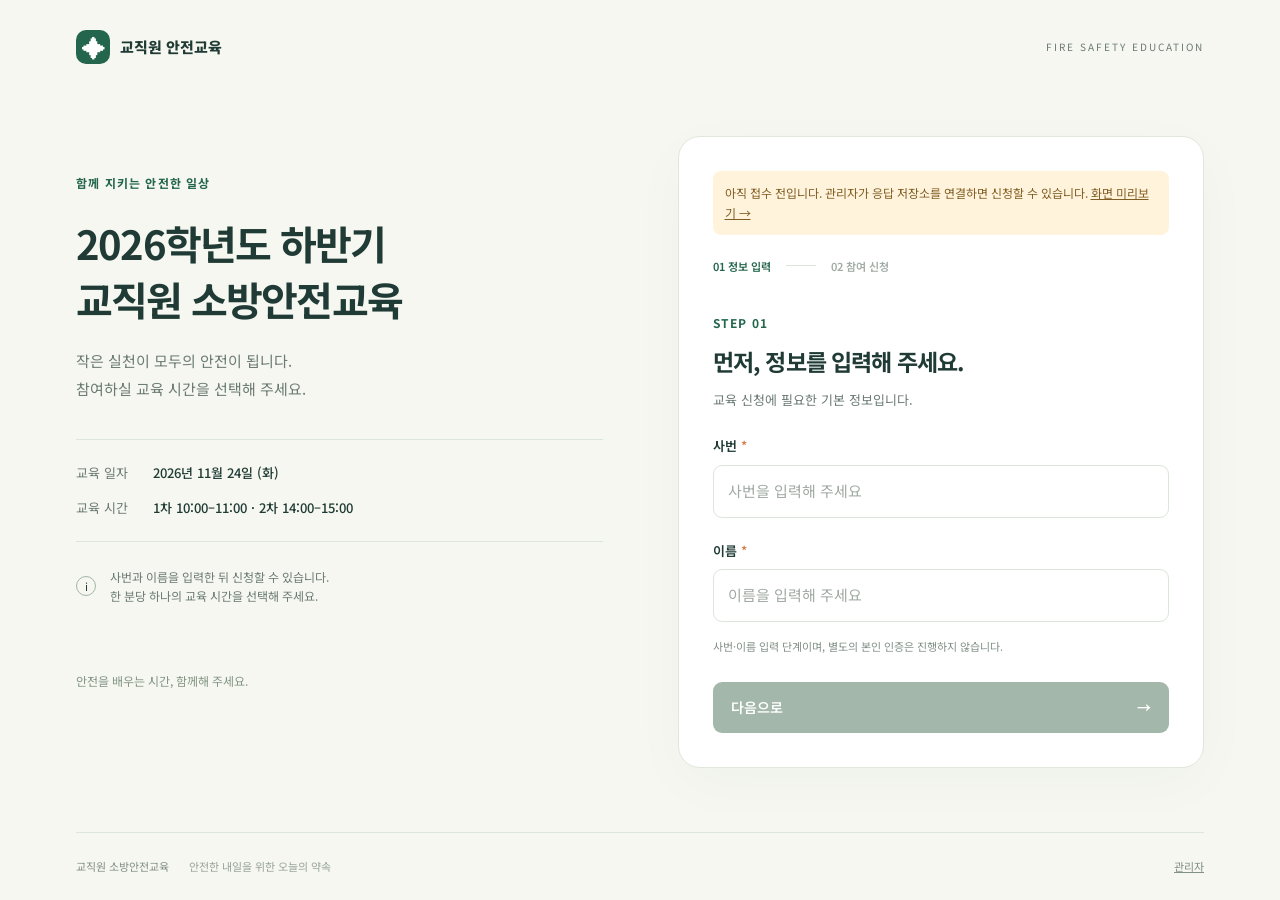
==== site/index.html @ 96eca1f7 "Add reusable fire safety registration page and Excel export" ====
<!doctype html>
<html lang="ko"><head><meta charset="utf-8"><meta name="viewport" content="width=device-width,initial-scale=1"><meta name="referrer" content="no-referrer"><title>교직원 소방안전교육 · 참여 신청</title><link rel="stylesheet" href="style.css"><script src="config.js" defer></script><script src="app.js" defer></script></head>
<body><header class="top"><a class="brand" href="./"><span class="mark">✦</span> 교직원 안전교육</a><span class="top-label">FIRE SAFETY EDUCATION</span></header>
<main class="layout"><section class="intro"><span class="eyebrow">함께 지키는 안전한 일상</span><h1 id="title">2026학년도 하반기<br>교직원 소방안전교육</h1><p class="lead">작은 실천이 모두의 안전이 됩니다.<br>참여하실 교육 시간을 선택해 주세요.</p><div class="event-meta"><div><span>교육 일자</span><strong id="date">2026년 11월 24일 (화)</strong></div><div><span>교육 시간</span><strong id="times">1차 10:00–11:00 · 2차 14:00–15:00</strong></div></div><div class="notice"><span class="notice-icon">i</span><p>사번과 이름을 입력한 뒤 신청할 수 있습니다.<br>한 분당 하나의 교육 시간을 선택해 주세요.</p></div><div class="intro-bottom">안전을 배우는 시간, 함께해 주세요.</div></section>
<section class="card" aria-label="교육 신청"><div id="banner" class="banner" hidden></div><div class="steps" id="steps"><span class="active" id="step1">01 정보 입력</span><i></i><span id="step2">02 참여 신청</span></div>
<form id="identity"><span class="eyebrow">STEP 01</span><h2>먼저, 정보를 입력해 주세요.</h2><p class="muted">교육 신청에 필요한 기본 정보입니다.</p><label for="employee">사번 <b>*</b></label><input id="employee" name="employee" required maxlength="30" autocomplete="off" placeholder="사번을 입력해 주세요"><label for="name">이름 <b>*</b></label><input id="name" name="name" required maxlength="50" autocomplete="name" placeholder="이름을 입력해 주세요"><p class="hint">사번·이름 입력 단계이며, 별도의 본인 인증은 진행하지 않습니다.</p><button class="primary" id="enter" type="submit" disabled>다음으로 <span>→</span></button></form>
<form id="registration" hidden><span class="eyebrow">STEP 02</span><h2><span id="greeting"></span>님, 반갑습니다.</h2><p class="muted">소속과 참여할 교육 시간을 선택해 주세요.</p><label for="department">소속 <b>*</b></label><input id="department" required maxlength="100" placeholder="예: 행정실, 간호학과"><label for="email">이메일 <b>*</b></label><input id="email" type="email" required maxlength="254" autocomplete="email" placeholder="예: name@ajou.ac.kr"><fieldset><legend>참여 시간 <b>*</b></legend><div id="session-options"></div></fieldset><div class="consent-box"><p id="privacy"></p><label class="check"><input id="consent" type="checkbox" required><span>위 내용을 확인하고 정보 수집·이용에 동의합니다. <b>*</b></span></label></div><div class="actions"><button type="button" id="back" class="secondary">이전</button><button type="submit" class="primary" id="submit">신청 완료 <span>→</span></button></div></form>
<section id="success" hidden class="success" tabindex="-1"><div class="checkmark">✓</div><span class="eyebrow">REGISTRATION COMPLETE</span><h2 id="success-title">신청이 완료되었습니다.</h2><p class="muted" id="success-description">선택하신 시간에 교육에 참여해 주세요.</p><dl><div><dt>신청자</dt><dd id="receipt-name"></dd></div><div><dt>교육 일자</dt><dd id="receipt-date"></dd></div><div><dt>참여 시간</dt><dd id="receipt-session"></dd></div><div><dt>신청 일시</dt><dd id="receipt-time"></dd></div></dl><p class="hint">신청은 교육 참석 확인과 별개입니다.</p><button id="reset" class="secondary" type="button">처음으로</button></section><p id="message" class="message" role="status" aria-live="polite"></p></section></main><footer>교직원 소방안전교육 <span>안전한 내일을 위한 오늘의 약속</span><a href="admin.html">관리자</a></footer></body></html>
---- site/style.css ----
@import url('https://fonts.googleapis.com/css2?family=Noto+Sans+KR:wght@400;500;600;700;800&display=swap');
:root{--ink:#203b35;--muted:#6c7b74;--green:#24664d;--line:#dce5dc;--paper:#f5f7f0;--orange:#d57745}*{box-sizing:border-box}body{margin:0;background:var(--paper);color:var(--ink);font-family:'Noto Sans KR',sans-serif;font-size:15px;line-height:1.65}button,input,select{font:inherit}button,a,input{touch-action:manipulation}a{color:inherit}.top{max-width:1200px;margin:auto;padding:30px 36px;display:flex;justify-content:space-between;align-items:center}.brand{text-decoration:none;font-weight:800;display:flex;gap:10px;align-items:center}.mark{background:var(--green);color:white;width:34px;height:34px;display:inline-grid;place-items:center;border-radius:10px;font-size:23px}.top-label{font-size:10px;letter-spacing:2px;color:var(--muted)}.layout{max-width:1200px;margin:42px auto 64px;padding:0 36px;display:grid;grid-template-columns:1fr 1fr;gap:75px;align-items:start}.intro{padding-top:34px}.eyebrow{font-size:12px;letter-spacing:1.2px;font-weight:700;color:var(--green)}h1{font-size:40px;line-height:1.4;letter-spacing:-1.8px;margin:20px 0}h2{font-size:23px;letter-spacing:-.8px;line-height:1.5;margin:10px 0}.lead{color:var(--muted);line-height:1.9;margin-bottom:35px}.event-meta{border-top:1px solid var(--line);border-bottom:1px solid var(--line);padding:22px 0;display:grid;gap:14px;font-size:13px}.event-meta div{display:flex;gap:22px}.event-meta span{color:var(--muted);min-width:55px}.event-meta strong{font-weight:500}.notice{display:flex;align-items:center;gap:14px;margin-top:25px}.notice p{font-size:12px;color:var(--muted);margin:0}.notice-icon{border:1px solid #a3b6a5;border-radius:50%;width:20px;height:20px;display:grid;place-items:center;font-size:11px;flex-shrink:0}.intro-bottom{margin-top:65px;color:#839585;font-size:12px}.card{border:1px solid #e1e7dd;background:#fff;border-radius:22px;padding:34px;box-shadow:0 15px 60px #28473907;min-width:0}.steps{display:flex;gap:15px;align-items:center;margin-bottom:35px;font-size:11px;font-weight:600;color:#a1aba5}.steps i{height:1px;width:30px;background:var(--line)}.steps .active{color:var(--green)}.muted{color:var(--muted);font-size:13px;margin:8px 0 25px}label,legend{display:block;font-size:13px;font-weight:600;margin:22px 0 8px}b{color:var(--orange);font-weight:500}input:not([type=radio]):not([type=checkbox]),select{width:100%;border:1px solid var(--line);border-radius:9px;padding:13px 14px;background:#fff;color:var(--ink);outline:none}input::placeholder{color:#a1aaa4}input:focus-visible,select:focus-visible{border-color:var(--green);box-shadow:0 0 0 3px #24664d1a}button:focus-visible,a:focus-visible{outline:3px solid #d57745;outline-offset:3px}.hint{font-size:11px;color:#819087;line-height:1.8;margin:15px 0 25px}.primary,.secondary{border:0;border-radius:9px;cursor:pointer;padding:14px 18px;font-weight:600;font-size:14px;transition:background .15s}.primary{width:100%;background:var(--green);color:#fff;display:flex;align-items:center;justify-content:space-between}.primary:hover{background:#164e39}.primary:disabled{background:#a4b7ab;cursor:wait}.secondary{background:#edf2eb;color:var(--green)}fieldset{border:0;margin:0;padding:0}legend{padding:0}.session{display:flex;gap:12px;padding:15px;border:1px solid var(--line);border-radius:10px;margin:10px 0;align-items:center;cursor:pointer;font-weight:500}.session:has(input:checked){border-color:var(--green);background:#f0f6ef}.session input,.check input{accent-color:var(--green);width:17px;height:17px;flex-shrink:0}.consent-box{background:#f6f8f3;padding:15px;border-radius:10px;font-size:11px;color:var(--muted);margin:25px 0}.consent-box p{margin:0;white-space:pre-line}.check{display:flex;gap:8px;align-items:flex-start;font-size:11px;margin-bottom:0;cursor:pointer}.actions{display:flex;gap:10px}.actions .secondary{min-width:74px}.message{font-size:13px;color:#a44226;margin:16px 0 0;white-space:pre-line}.message:empty{display:none}.banner{border-radius:8px;background:#fff3dc;color:#805e23;font-size:12px;padding:12px;margin-bottom:22px}.success{text-align:center;padding:20px 0}.checkmark{width:64px;height:64px;border-radius:50%;background:#e9f2e8;color:var(--green);font-size:32px;display:grid;place-items:center;margin:0 auto 25px}.success dl{text-align:left;background:#f5f8f1;border-radius:12px;padding:20px;margin:25px 0}.success dl div{display:flex;gap:20px;font-size:12px;padding:7px 0}.success dt{color:var(--muted);min-width:60px}.success dd{margin:0;overflow-wrap:anywhere}footer{max-width:1128px;margin:0 auto;padding:24px 0;border-top:1px solid var(--line);display:flex;gap:20px;font-size:11px;color:#829085}footer a{margin-left:auto}footer span{opacity:.8}[hidden]{display:none!important}.admin-wrap{max-width:1100px;margin:35px auto;padding:0 24px}.admin-card{background:white;padding:28px;border:1px solid var(--line);border-radius:15px;margin:20px 0}.admin-head{display:flex;justify-content:space-between;gap:15px;align-items:center}.admin-actions{display:flex;gap:10px;flex-wrap:wrap}.admin-actions .primary{width:auto}.table-wrap{overflow:auto}table{width:100%;border-collapse:collapse;white-space:nowrap;font-size:13px}td,th{text-align:left;padding:13px;border-bottom:1px solid var(--line)}th{background:#f3f6f0}.admin-grid{display:grid;grid-template-columns:1fr 1fr;gap:20px}.login{max-width:450px;margin:50px auto}.qr-box{text-align:center}.qr-box img{display:block;width:250px;max-width:100%;height:auto;margin:20px auto;image-rendering:pixelated}.small{font-size:12px;color:var(--muted)}@media(max-width:850px){.layout{gap:30px;padding:0 24px;margin-top:15px}h1{font-size:32px}.card{padding:25px}.top{padding:24px}.top-label{display:none}.event-meta div{display:block}.event-meta strong{display:block;margin-top:3px}footer{margin:0 24px}}@media(max-width:650px){.layout{grid-template-columns:1fr;gap:25px;margin-bottom:35px}.intro{padding-top:10px}h1{font-size:31px;margin:14px 0}.lead{font-size:14px;margin:10px 0 20px}.intro-bottom{display:none}.event-meta{padding:16px 0;gap:12px}.event-meta div{display:flex;gap:16px}.event-meta strong{margin:0}.notice{margin-top:18px}.card{border-radius:16px;padding:25px 22px}.steps{margin-bottom:28px}h2{font-size:21px}footer span{display:none}.admin-grid{grid-template-columns:1fr}.admin-head{align-items:flex-start;flex-direction:column}}
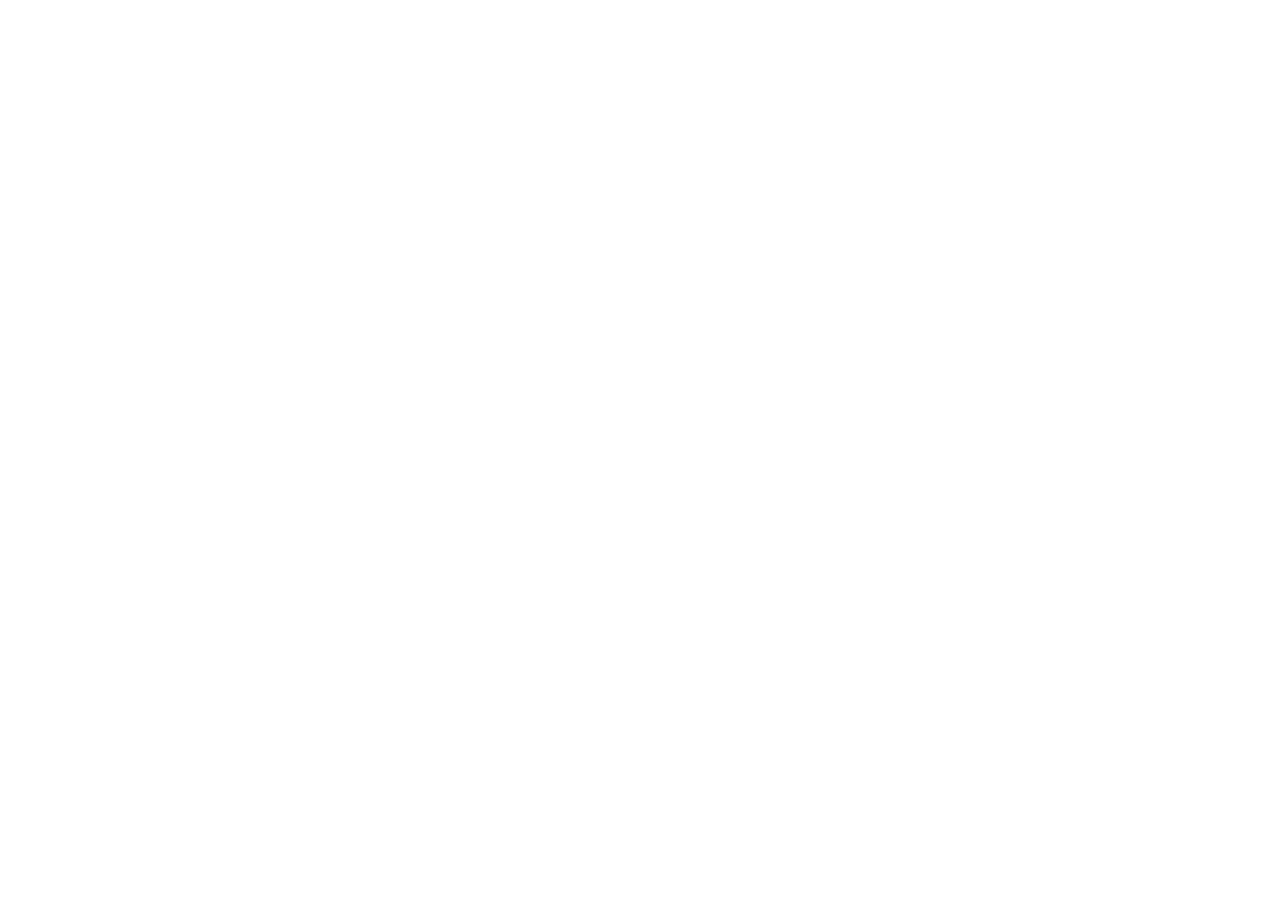
==== commit 1844445d: "Refresh cached deployment configuration for QR visitors" ====
--- a/site/index.html
+++ b/site/index.html
@@ -1,5 +1,5 @@
 <!doctype html>
-<html lang="ko"><head><meta charset="utf-8"><meta name="viewport" content="width=device-width,initial-scale=1"><meta name="referrer" content="no-referrer"><title>교직원 소방안전교육 · 참여 신청</title><link rel="stylesheet" href="style.css"><script src="config.js" defer></script><script src="app.js" defer></script></head>
+<html lang="ko"><head><meta charset="utf-8"><meta name="viewport" content="width=device-width,initial-scale=1"><meta name="referrer" content="no-referrer"><title>교직원 소방안전교육 · 참여 신청</title><link rel="stylesheet" href="style.css"><script src="config.js?v=05cae46" defer></script><script src="app.js" defer></script></head>
 <body><header class="top"><a class="brand" href="./"><span class="mark">✦</span> 교직원 안전교육</a><span class="top-label">FIRE SAFETY EDUCATION</span></header>
 <main class="layout"><section class="intro"><span class="eyebrow">함께 지키는 안전한 일상</span><h1 id="title">2026학년도 하반기<br>교직원 소방안전교육</h1><p class="lead">작은 실천이 모두의 안전이 됩니다.<br>참여하실 교육 시간을 선택해 주세요.</p><div class="event-meta"><div><span>교육 일자</span><strong id="date">2026년 11월 24일 (화)</strong></div><div><span>교육 시간</span><strong id="times">1차 10:00–11:00 · 2차 14:00–15:00</strong></div></div><div class="notice"><span class="notice-icon">i</span><p>사번과 이름을 입력한 뒤 신청할 수 있습니다.<br>한 분당 하나의 교육 시간을 선택해 주세요.</p></div><div class="intro-bottom">안전을 배우는 시간, 함께해 주세요.</div></section>
 <section class="card" aria-label="교육 신청"><div id="banner" class="banner" hidden></div><div class="steps" id="steps"><span class="active" id="step1">01 정보 입력</span><i></i><span id="step2">02 참여 신청</span></div>
--- a/site/style.css
+++ b/site/style.css
@@ -1,2 +1,5 @@
 @import url('https://fonts.googleapis.com/css2?family=Noto+Sans+KR:wght@400;500;600;700;800&display=swap');
-:root{--ink:#203b35;--muted:#6c7b74;--green:#24664d;--line:#dce5dc;--paper:#f5f7f0;--orange:#d57745}*{box-sizing:border-box}body{margin:0;background:var(--paper);color:var(--ink);font-family:'Noto Sans KR',sans-serif;font-size:15px;line-height:1.65}button,input,select{font:inherit}button,a,input{touch-action:manipulation}a{color:inherit}.top{max-width:1200px;margin:auto;padding:30px 36px;display:flex;justify-content:space-between;align-items:center}.brand{text-decoration:none;font-weight:800;display:flex;gap:10px;align-items:center}.mark{background:var(--green);color:white;width:34px;height:34px;display:inline-grid;place-items:center;border-radius:10px;font-size:23px}.top-label{font-size:10px;letter-spacing:2px;color:var(--muted)}.layout{max-width:1200px;margin:42px auto 64px;padding:0 36px;display:grid;grid-template-columns:1fr 1fr;gap:75px;align-items:start}.intro{padding-top:34px}.eyebrow{font-size:12px;letter-spacing:1.2px;font-weight:700;color:var(--green)}h1{font-size:40px;line-height:1.4;letter-spacing:-1.8px;margin:20px 0}h2{font-size:23px;letter-spacing:-.8px;line-height:1.5;margin:10px 0}.lead{color:var(--muted);line-height:1.9;margin-bottom:35px}.event-meta{border-top:1px solid var(--line);border-bottom:1px solid var(--line);padding:22px 0;display:grid;gap:14px;font-size:13px}.event-meta div{display:flex;gap:22px}.event-meta span{color:var(--muted);min-width:55px}.event-meta strong{font-weight:500}.notice{display:flex;align-items:center;gap:14px;margin-top:25px}.notice p{font-size:12px;color:var(--muted);margin:0}.notice-icon{border:1px solid #a3b6a5;border-radius:50%;width:20px;height:20px;display:grid;place-items:center;font-size:11px;flex-shrink:0}.intro-bottom{margin-top:65px;color:#839585;font-size:12px}.card{border:1px solid #e1e7dd;background:#fff;border-radius:22px;padding:34px;box-shadow:0 15px 60px #28473907;min-width:0}.steps{display:flex;gap:15px;align-items:center;margin-bottom:35px;font-size:11px;font-weight:600;color:#a1aba5}.steps i{height:1px;width:30px;background:var(--line)}.steps .active{color:var(--green)}.muted{color:var(--muted);font-size:13px;margin:8px 0 25px}label,legend{display:block;font-size:13px;font-weight:600;margin:22px 0 8px}b{color:var(--orange);font-weight:500}input:not([type=radio]):not([type=checkbox]),select{width:100%;border:1px solid var(--line);border-radius:9px;padding:13px 14px;background:#fff;color:var(--ink);outline:none}input::placeholder{color:#a1aaa4}input:focus-visible,select:focus-visible{border-color:var(--green);box-shadow:0 0 0 3px #24664d1a}button:focus-visible,a:focus-visible{outline:3px solid #d57745;outline-offset:3px}.hint{font-size:11px;color:#819087;line-height:1.8;margin:15px 0 25px}.primary,.secondary{border:0;border-radius:9px;cursor:pointer;padding:14px 18px;font-weight:600;font-size:14px;transition:background .15s}.primary{width:100%;background:var(--green);color:#fff;display:flex;align-items:center;justify-content:space-between}.primary:hover{background:#164e39}.primary:disabled{background:#a4b7ab;cursor:wait}.secondary{background:#edf2eb;color:var(--green)}fieldset{border:0;margin:0;padding:0}legend{padding:0}.session{display:flex;gap:12px;padding:15px;border:1px solid var(--line);border-radius:10px;margin:10px 0;align-items:center;cursor:pointer;font-weight:500}.session:has(input:checked){border-color:var(--green);background:#f0f6ef}.session input,.check input{accent-color:var(--green);width:17px;height:17px;flex-shrink:0}.consent-box{background:#f6f8f3;padding:15px;border-radius:10px;font-size:11px;color:var(--muted);margin:25px 0}.consent-box p{margin:0;white-space:pre-line}.check{display:flex;gap:8px;align-items:flex-start;font-size:11px;margin-bottom:0;cursor:pointer}.actions{display:flex;gap:10px}.actions .secondary{min-width:74px}.message{font-size:13px;color:#a44226;margin:16px 0 0;white-space:pre-line}.message:empty{display:none}.banner{border-radius:8px;background:#fff3dc;color:#805e23;font-size:12px;padding:12px;margin-bottom:22px}.success{text-align:center;padding:20px 0}.checkmark{width:64px;height:64px;border-radius:50%;background:#e9f2e8;color:var(--green);font-size:32px;display:grid;place-items:center;margin:0 auto 25px}.success dl{text-align:left;background:#f5f8f1;border-radius:12px;padding:20px;margin:25px 0}.success dl div{display:flex;gap:20px;font-size:12px;padding:7px 0}.success dt{color:var(--muted);min-width:60px}.success dd{margin:0;overflow-wrap:anywhere}footer{max-width:1128px;margin:0 auto;padding:24px 0;border-top:1px solid var(--line);display:flex;gap:20px;font-size:11px;color:#829085}footer a{margin-left:auto}footer span{opacity:.8}[hidden]{display:none!important}.admin-wrap{max-width:1100px;margin:35px auto;padding:0 24px}.admin-card{background:white;padding:28px;border:1px solid var(--line);border-radius:15px;margin:20px 0}.admin-head{display:flex;justify-content:space-between;gap:15px;align-items:center}.admin-actions{display:flex;gap:10px;flex-wrap:wrap}.admin-actions .primary{width:auto}.table-wrap{overflow:auto}table{width:100%;border-collapse:collapse;white-space:nowrap;font-size:13px}td,th{text-align:left;padding:13px;border-bottom:1px solid var(--line)}th{background:#f3f6f0}.admin-grid{display:grid;grid-template-columns:1fr 1fr;gap:20px}.login{max-width:450px;margin:50px auto}.qr-box{text-align:center}.qr-box img{display:block;width:250px;max-width:100%;height:auto;margin:20px auto;image-rendering:pixelated}.small{font-size:12px;color:var(--muted)}@media(max-width:850px){.layout{gap:30px;padding:0 24px;margin-top:15px}h1{font-size:32px}.card{padding:25px}.top{padding:24px}.top-label{display:none}.event-meta div{display:block}.event-meta strong{display:block;margin-top:3px}footer{margin:0 24px}}@media(max-width:650px){.layout{grid-template-columns:1fr;gap:25px;margin-bottom:35px}.intro{padding-top:10px}h1{font-size:31px;margin:14px 0}.lead{font-size:14px;margin:10px 0 20px}.intro-bottom{display:none}.event-meta{padding:16px 0;gap:12px}.event-meta div{display:flex;gap:16px}.event-meta strong{margin:0}.notice{margin-top:18px}.card{border-radius:16px;padding:25px 22px}.steps{margin-bottom:28px}h2{font-size:21px}footer span{display:none}.admin-grid{grid-template-columns:1fr}.admin-head{align-items:flex-start;flex-direction:column}}
+:root{--ink:#18325b;--muted:#6e7d98;--blue:#2458e8;--line:#dce5f4;--paper:#f3f6ff;--orange:#3671f3}*{box-sizing:border-box}body{margin:0;background:var(--paper);color:var(--ink);font-family:'Noto Sans KR',sans-serif;font-size:15px;line-height:1.65}button,input,select{font:inherit}button,a,input{touch-action:manipulation}a{color:inherit}.top{max-width:1200px;margin:auto;padding:30px 36px;display:flex;justify-content:space-between;align-items:center}.brand{text-decoration:none;font-weight:800;display:flex;gap:10px;align-items:center}.mark{background:var(--blue);color:white;width:34px;height:34px;display:inline-grid;place-items:center;border-radius:10px;font-size:23px}.top-label{font-size:10px;letter-spacing:2px;color:var(--muted)}.layout{max-width:1200px;margin:42px auto 64px;padding:0 36px;display:grid;grid-template-columns:1fr 1fr;gap:75px;align-items:start}.intro{padding-top:34px}.eyebrow{font-size:12px;letter-spacing:1.2px;font-weight:700;color:var(--blue)}h1{font-size:40px;line-height:1.4;letter-spacing:-1.8px;margin:20px 0}h2{font-size:23px;letter-spacing:-.8px;line-height:1.5;margin:10px 0}.lead{color:var(--muted);line-height:1.9;margin-bottom:35px}.event-meta{border-top:1px solid var(--line);border-bottom:1px solid var(--line);padding:22px 0;display:grid;gap:14px;font-size:13px}.event-meta div{display:flex;gap:22px}.event-meta span{color:var(--muted);min-width:55px}.event-meta strong{font-weight:500}.notice{display:flex;align-items:center;gap:14px;margin-top:25px}.notice p{font-size:12px;color:var(--muted);margin:0}.notice-icon{border:1px solid #a3b3d3;border-radius:50%;width:20px;height:20px;display:grid;place-items:center;font-size:11px;flex-shrink:0}.intro-bottom{margin-top:65px;color:#7b90af;font-size:12px}.card{border:1px solid #e0e7f4;background:#fff;border-radius:22px;padding:34px;box-shadow:0 15px 60px #2847990b;min-width:0}.steps{display:flex;gap:15px;align-items:center;margin-bottom:35px;font-size:11px;font-weight:600;color:#9ba8be}.steps i{height:1px;width:30px;background:var(--line)}.steps .active{color:var(--blue)}.muted{color:var(--muted);font-size:13px;margin:8px 0 25px}label,legend{display:block;font-size:13px;font-weight:600;margin:22px 0 8px}b{color:var(--orange);font-weight:500}input:not([type=radio]):not([type=checkbox]),select{width:100%;border:1px solid var(--line);border-radius:9px;padding:13px 14px;background:#fff;color:var(--ink);outline:none}input::placeholder{color:#9ba7bd}input:focus-visible,select:focus-visible{border-color:var(--blue);box-shadow:0 0 0 3px #2458e81a}button:focus-visible,a:focus-visible{outline:3px solid #3671f3;outline-offset:3px}.hint{font-size:11px;color:#7f8da8;line-height:1.8;margin:15px 0 25px}.primary,.secondary{border:0;border-radius:9px;cursor:pointer;padding:14px 18px;font-weight:600;font-size:14px;transition:background .15s}.primary{width:100%;background:var(--blue);color:#fff;display:flex;align-items:center;justify-content:space-between}.primary:hover{background:#1741b9}.primary:disabled{background:#a9b7d7;cursor:wait}.secondary{background:#edf2ff;color:var(--blue)}fieldset{border:0;margin:0;padding:0}legend{padding:0}.session{display:flex;gap:12px;padding:15px;border:1px solid var(--line);border-radius:10px;margin:10px 0;align-items:center;cursor:pointer;font-weight:500}.session:has(input:checked){border-color:var(--blue);background:#f0f5ff}.session input,.check input{accent-color:var(--blue);width:17px;height:17px;flex-shrink:0}.consent-box{background:#f4f7ff;padding:15px;border-radius:10px;font-size:11px;color:var(--muted);margin:25px 0}.consent-box p{margin:0;white-space:pre-line}.check{display:flex;gap:8px;align-items:flex-start;font-size:11px;margin-bottom:0;cursor:pointer}.actions{display:flex;gap:10px}.actions .secondary{min-width:74px}.message{font-size:13px;color:#a44226;margin:16px 0 0;white-space:pre-line}.message:empty{display:none}.banner{border-radius:8px;background:#fff3dc;color:#805e23;font-size:12px;padding:12px;margin-bottom:22px}.success{text-align:center;padding:20px 0}.checkmark{width:64px;height:64px;border-radius:50%;background:#eaf0ff;color:var(--blue);font-size:32px;display:grid;place-items:center;margin:0 auto 25px}.success dl{text-align:left;background:#f3f6fd;border-radius:12px;padding:20px;margin:25px 0}.success dl div{display:flex;gap:20px;font-size:12px;padding:7px 0}.success dt{color:var(--muted);min-width:60px}.success dd{margin:0;overflow-wrap:anywhere}footer{max-width:1128px;margin:0 auto;padding:24px 0;border-top:1px solid var(--line);display:flex;gap:20px;font-size:11px;color:#7d8ca8}footer a{margin-left:auto}footer span{opacity:.8}[hidden]{display:none!important}.admin-wrap{max-width:1100px;margin:35px auto;padding:0 24px}.admin-card{background:white;padding:28px;border:1px solid var(--line);border-radius:15px;margin:20px 0}.admin-head{display:flex;justify-content:space-between;gap:15px;align-items:center}.admin-actions{display:flex;gap:10px;flex-wrap:wrap}.admin-actions .primary{width:auto}.table-wrap{overflow:auto}table{width:100%;border-collapse:collapse;white-space:nowrap;font-size:13px}td,th{text-align:left;padding:13px;border-bottom:1px solid var(--line)}th{background:#edf3ff}.admin-grid{display:grid;grid-template-columns:1fr 1fr;gap:20px}.login{max-width:450px;margin:50px auto}.qr-box{text-align:center}.qr-box img{display:block;width:250px;max-width:100%;height:auto;margin:20px auto;image-rendering:pixelated}.small{font-size:12px;color:var(--muted)}@media(max-width:850px){.layout{gap:30px;padding:0 24px;margin-top:15px}h1{font-size:32px}.card{padding:25px}.top{padding:24px}.top-label{display:none}.event-meta div{display:block}.event-meta strong{display:block;margin-top:3px}footer{margin:0 24px}}@media(max-width:650px){.layout{grid-template-columns:1fr;gap:25px;margin-bottom:35px}.intro{padding-top:10px}h1{font-size:31px;margin:14px 0}.lead{font-size:14px;margin:10px 0 20px}.intro-bottom{display:none}.event-meta{padding:16px 0;gap:12px}.event-meta div{display:flex;gap:16px}.event-meta strong{margin:0}.notice{margin-top:18px}.card{border-radius:16px;padding:25px 22px}.steps{margin-bottom:28px}h2{font-size:21px}footer span{display:none}.admin-grid{grid-template-columns:1fr}.admin-head{align-items:flex-start;flex-direction:column}}
+
+/* 입학처 참고 화면의 파란색 팔레트 */
+.intro{position:relative;background:radial-gradient(ellipse at 110% 0%,#70a4ff88,transparent 58%),linear-gradient(140deg,#1946da,#397bff);color:white;border-radius:22px;padding:34px 30px;overflow:hidden;box-shadow:0 12px 35px #2458e81a}.intro .eyebrow{display:inline-block;background:#ffffffec;color:#2458e8;padding:4px 10px;border-radius:20px;font-size:11px}.intro .lead,.intro .notice p,.intro .intro-bottom{color:#e2ecff}.intro .event-meta{border-color:#ffffff40}.intro .event-meta span{color:#d6e3ff}.intro .notice-icon{border-color:#b7cdff;color:white}.intro .intro-bottom{margin-top:38px}.intro h1{font-size:36px}.intro .event-meta strong{font-size:12px}.mark{background:linear-gradient(135deg,#1946da,#397bff)}@media(max-width:850px){.intro{padding:28px 24px}.intro h1{font-size:30px}}@media(max-width:650px){.intro{padding:27px 22px;border-radius:18px}.intro h1{font-size:29px}.intro .event-meta div{display:block}.intro .event-meta strong{margin-top:3px;display:block}.intro .intro-bottom{display:none}}
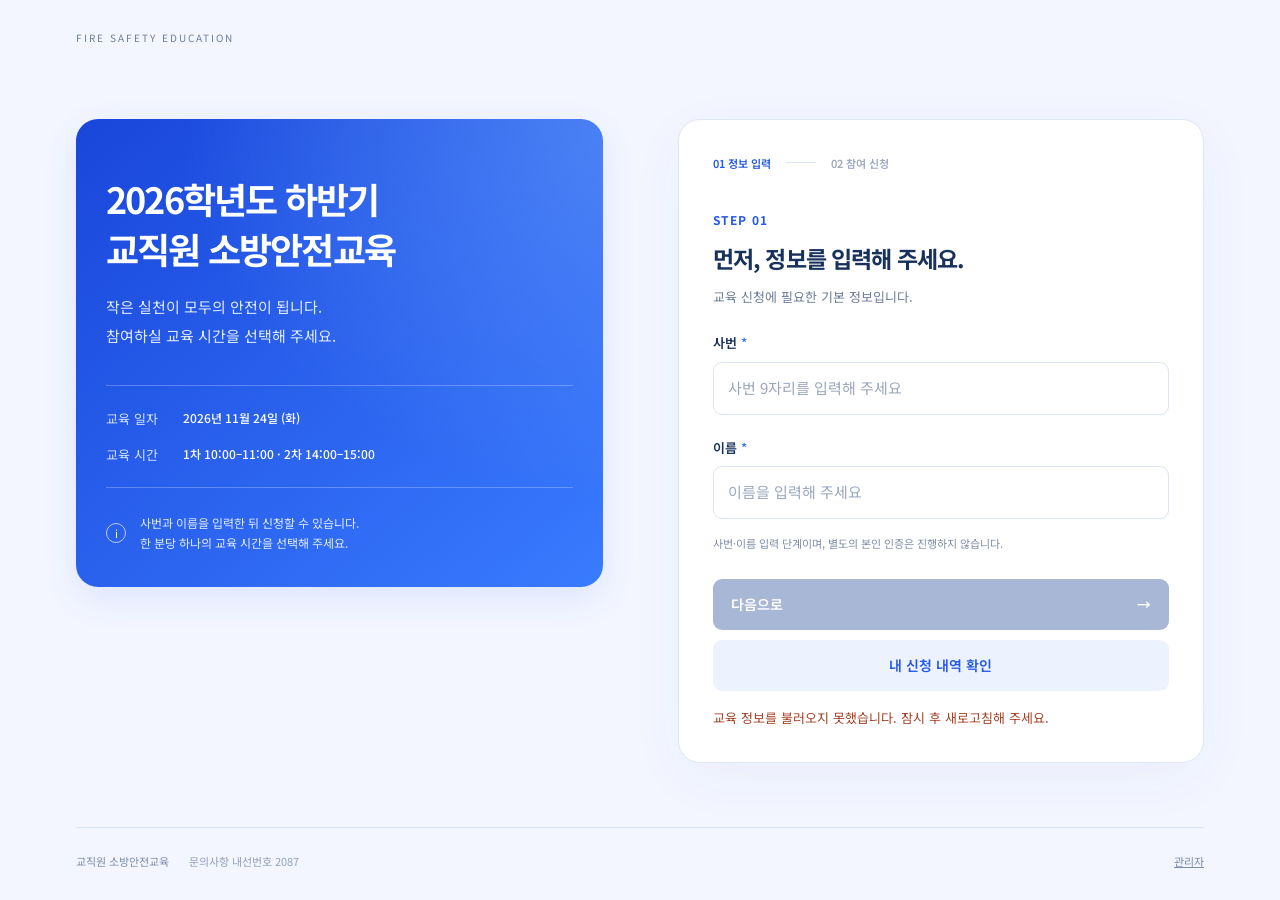
==== commit acfc15f2: "Open registration directly on GitHub Pages and keep private Sheet storage and individual lookup" ====
--- a/site/index.html
+++ b/site/index.html
@@ -1,8 +1,16 @@
-<!doctype html>
-<html lang="ko"><head><meta charset="utf-8"><meta name="viewport" content="width=device-width,initial-scale=1"><meta name="referrer" content="no-referrer"><title>교직원 소방안전교육 · 참여 신청</title><link rel="stylesheet" href="style.css"><script src="config.js?v=05cae46" defer></script><script src="app.js" defer></script></head>
-<body><header class="top"><a class="brand" href="./"><span class="mark">✦</span> 교직원 안전교육</a><span class="top-label">FIRE SAFETY EDUCATION</span></header>
-<main class="layout"><section class="intro"><span class="eyebrow">함께 지키는 안전한 일상</span><h1 id="title">2026학년도 하반기<br>교직원 소방안전교육</h1><p class="lead">작은 실천이 모두의 안전이 됩니다.<br>참여하실 교육 시간을 선택해 주세요.</p><div class="event-meta"><div><span>교육 일자</span><strong id="date">2026년 11월 24일 (화)</strong></div><div><span>교육 시간</span><strong id="times">1차 10:00–11:00 · 2차 14:00–15:00</strong></div></div><div class="notice"><span class="notice-icon">i</span><p>사번과 이름을 입력한 뒤 신청할 수 있습니다.<br>한 분당 하나의 교육 시간을 선택해 주세요.</p></div><div class="intro-bottom">안전을 배우는 시간, 함께해 주세요.</div></section>
-<section class="card" aria-label="교육 신청"><div id="banner" class="banner" hidden></div><div class="steps" id="steps"><span class="active" id="step1">01 정보 입력</span><i></i><span id="step2">02 참여 신청</span></div>
-<form id="identity"><span class="eyebrow">STEP 01</span><h2>먼저, 정보를 입력해 주세요.</h2><p class="muted">교육 신청에 필요한 기본 정보입니다.</p><label for="employee">사번 <b>*</b></label><input id="employee" name="employee" required maxlength="30" autocomplete="off" placeholder="사번을 입력해 주세요"><label for="name">이름 <b>*</b></label><input id="name" name="name" required maxlength="50" autocomplete="name" placeholder="이름을 입력해 주세요"><p class="hint">사번·이름 입력 단계이며, 별도의 본인 인증은 진행하지 않습니다.</p><button class="primary" id="enter" type="submit" disabled>다음으로 <span>→</span></button></form>
-<form id="registration" hidden><span class="eyebrow">STEP 02</span><h2><span id="greeting"></span>님, 반갑습니다.</h2><p class="muted">소속과 참여할 교육 시간을 선택해 주세요.</p><label for="department">소속 <b>*</b></label><input id="department" required maxlength="100" placeholder="예: 행정실, 간호학과"><label for="email">이메일 <b>*</b></label><input id="email" type="email" required maxlength="254" autocomplete="email" placeholder="예: name@ajou.ac.kr"><fieldset><legend>참여 시간 <b>*</b></legend><div id="session-options"></div></fieldset><div class="consent-box"><p id="privacy"></p><label class="check"><input id="consent" type="checkbox" required><span>위 내용을 확인하고 정보 수집·이용에 동의합니다. <b>*</b></span></label></div><div class="actions"><button type="button" id="back" class="secondary">이전</button><button type="submit" class="primary" id="submit">신청 완료 <span>→</span></button></div></form>
-<section id="success" hidden class="success" tabindex="-1"><div class="checkmark">✓</div><span class="eyebrow">REGISTRATION COMPLETE</span><h2 id="success-title">신청이 완료되었습니다.</h2><p class="muted" id="success-description">선택하신 시간에 교육에 참여해 주세요.</p><dl><div><dt>신청자</dt><dd id="receipt-name"></dd></div><div><dt>교육 일자</dt><dd id="receipt-date"></dd></div><div><dt>참여 시간</dt><dd id="receipt-session"></dd></div><div><dt>신청 일시</dt><dd id="receipt-time"></dd></div></dl><p class="hint">신청은 교육 참석 확인과 별개입니다.</p><button id="reset" class="secondary" type="button">처음으로</button></section><p id="message" class="message" role="status" aria-live="polite"></p></section></main><footer>교직원 소방안전교육 <span>안전한 내일을 위한 오늘의 약속</span><a href="admin.html">관리자</a></footer></body></html>
+<!doctype html>
+<html lang="ko"><head><meta charset="utf-8"><meta name="viewport" content="width=device-width,initial-scale=1"><meta name="referrer" content="no-referrer"><title>교직원 소방안전교육 · 참여 신청</title><style>@import url('https://fonts.googleapis.com/css2?family=Noto+Sans+KR:wght@400;500;600;700;800&display=swap');
+:root{--ink:#18325b;--muted:#6e7d98;--blue:#2458e8;--line:#dce5f4;--paper:#f3f6ff;--orange:#3671f3}*{box-sizing:border-box}body{margin:0;background:var(--paper);color:var(--ink);font-family:'Noto Sans KR',sans-serif;font-size:15px;line-height:1.65}button,input,select{font:inherit}button,a,input{touch-action:manipulation}a{color:inherit}.top{max-width:1200px;margin:auto;padding:30px 36px;display:flex;justify-content:space-between;align-items:center}.brand{text-decoration:none;font-weight:800;display:flex;gap:10px;align-items:center}.mark{background:var(--blue);color:white;width:34px;height:34px;display:inline-grid;place-items:center;border-radius:10px;font-size:23px}.top-label{font-size:10px;letter-spacing:2px;color:var(--muted)}.layout{max-width:1200px;margin:42px auto 64px;padding:0 36px;display:grid;grid-template-columns:1fr 1fr;gap:75px;align-items:start}.intro{padding-top:34px}.eyebrow{font-size:12px;letter-spacing:1.2px;font-weight:700;color:var(--blue)}h1{font-size:40px;line-height:1.4;letter-spacing:-1.8px;margin:20px 0}h2{font-size:23px;letter-spacing:-.8px;line-height:1.5;margin:10px 0}.lead{color:var(--muted);line-height:1.9;margin-bottom:35px}.event-meta{border-top:1px solid var(--line);border-bottom:1px solid var(--line);padding:22px 0;display:grid;gap:14px;font-size:13px}.event-meta div{display:flex;gap:22px}.event-meta span{color:var(--muted);min-width:55px}.event-meta strong{font-weight:500}.notice{display:flex;align-items:center;gap:14px;margin-top:25px}.notice p{font-size:12px;color:var(--muted);margin:0}.notice-icon{border:1px solid #a3b3d3;border-radius:50%;width:20px;height:20px;display:grid;place-items:center;font-size:11px;flex-shrink:0}.intro-bottom{margin-top:65px;color:#7b90af;font-size:12px}.card{border:1px solid #e0e7f4;background:#fff;border-radius:22px;padding:34px;box-shadow:0 15px 60px #2847990b;min-width:0}.steps{display:flex;gap:15px;align-items:center;margin-bottom:35px;font-size:11px;font-weight:600;color:#9ba8be}.steps i{height:1px;width:30px;background:var(--line)}.steps .active{color:var(--blue)}.muted{color:var(--muted);font-size:13px;margin:8px 0 25px}label,legend{display:block;font-size:13px;font-weight:600;margin:22px 0 8px}b{color:var(--orange);font-weight:500}input:not([type=radio]):not([type=checkbox]),select{width:100%;border:1px solid var(--line);border-radius:9px;padding:13px 14px;background:#fff;color:var(--ink);outline:none}input::placeholder{color:#9ba7bd}input:focus-visible,select:focus-visible{border-color:var(--blue);box-shadow:0 0 0 3px #2458e81a}button:focus-visible,a:focus-visible{outline:3px solid #3671f3;outline-offset:3px}.hint{font-size:11px;color:#7f8da8;line-height:1.8;margin:15px 0 25px}.primary,.secondary{border:0;border-radius:9px;cursor:pointer;padding:14px 18px;font-weight:600;font-size:14px;transition:background .15s}.primary{width:100%;background:var(--blue);color:#fff;display:flex;align-items:center;justify-content:space-between}.primary:hover{background:#1741b9}.primary:disabled{background:#a9b7d7;cursor:wait}.secondary{background:#edf2ff;color:var(--blue)}fieldset{border:0;margin:0;padding:0}legend{padding:0}.session{display:flex;gap:12px;padding:15px;border:1px solid var(--line);border-radius:10px;margin:10px 0;align-items:center;cursor:pointer;font-weight:500}.session:has(input:checked){border-color:var(--blue);background:#f0f5ff}.session input,.check input{accent-color:var(--blue);width:17px;height:17px;flex-shrink:0}.consent-box{background:#f4f7ff;padding:15px;border-radius:10px;font-size:11px;color:var(--muted);margin:25px 0}.consent-box p{margin:0;white-space:pre-line}.check{display:flex;gap:8px;align-items:flex-start;font-size:11px;margin-bottom:0;cursor:pointer}.actions{display:flex;gap:10px}.actions .secondary{min-width:74px}.message{font-size:13px;color:#a44226;margin:16px 0 0;white-space:pre-line}.message:empty{display:none}.banner{border-radius:8px;background:#fff3dc;color:#805e23;font-size:12px;padding:12px;margin-bottom:22px}.success{text-align:center;padding:20px 0}.checkmark{width:64px;height:64px;border-radius:50%;background:#eaf0ff;color:var(--blue);font-size:32px;display:grid;place-items:center;margin:0 auto 25px}.success dl{text-align:left;background:#f3f6fd;border-radius:12px;padding:20px;margin:25px 0}.success dl div{display:flex;gap:20px;font-size:12px;padding:7px 0}.success dt{color:var(--muted);min-width:60px}.success dd{margin:0;overflow-wrap:anywhere}footer{max-width:1128px;margin:0 auto;padding:24px 0;border-top:1px solid var(--line);display:flex;gap:20px;font-size:11px;color:#7d8ca8}footer a{margin-left:auto}footer span{opacity:.8}[hidden]{display:none!important}.admin-wrap{max-width:1100px;margin:35px auto;padding:0 24px}.admin-card{background:white;padding:28px;border:1px solid var(--line);border-radius:15px;margin:20px 0}.admin-head{display:flex;justify-content:space-between;gap:15px;align-items:center}.admin-actions{display:flex;gap:10px;flex-wrap:wrap}.admin-actions .primary{width:auto}.table-wrap{overflow:auto}table{width:100%;border-collapse:collapse;white-space:nowrap;font-size:13px}td,th{text-align:left;padding:13px;border-bottom:1px solid var(--line)}th{background:#edf3ff}.admin-grid{display:grid;grid-template-columns:1fr 1fr;gap:20px}.login{max-width:450px;margin:50px auto}.qr-box{text-align:center}.qr-box img{display:block;width:250px;max-width:100%;height:auto;margin:20px auto;image-rendering:pixelated}.small{font-size:12px;color:var(--muted)}@media(max-width:850px){.layout{gap:30px;padding:0 24px;margin-top:15px}h1{font-size:32px}.card{padding:25px}.top{padding:24px}.top-label{display:none}.event-meta div{display:block}.event-meta strong{display:block;margin-top:3px}footer{margin:0 24px}}@media(max-width:650px){.layout{grid-template-columns:1fr;gap:25px;margin-bottom:35px}.intro{padding-top:10px}h1{font-size:31px;margin:14px 0}.lead{font-size:14px;margin:10px 0 20px}.intro-bottom{display:none}.event-meta{padding:16px 0;gap:12px}.event-meta div{display:flex;gap:16px}.event-meta strong{margin:0}.notice{margin-top:18px}.card{border-radius:16px;padding:25px 22px}.steps{margin-bottom:28px}h2{font-size:21px}footer span{display:none}.admin-grid{grid-template-columns:1fr}.admin-head{align-items:flex-start;flex-direction:column}}
+
+/* 입학처 참고 화면의 파란색 팔레트 */
+.intro{position:relative;background:radial-gradient(ellipse at 110% 0%,#70a4ff88,transparent 58%),linear-gradient(140deg,#1946da,#397bff);color:white;border-radius:22px;padding:34px 30px;overflow:hidden;box-shadow:0 12px 35px #2458e81a}.intro .eyebrow{display:inline-block;background:#ffffffec;color:#2458e8;padding:4px 10px;border-radius:20px;font-size:11px}.intro .lead,.intro .notice p,.intro .intro-bottom{color:#e2ecff}.intro .event-meta{border-color:#ffffff40}.intro .event-meta span{color:#d6e3ff}.intro .notice-icon{border-color:#b7cdff;color:white}.intro .intro-bottom{margin-top:38px}.intro h1{font-size:36px}.intro .event-meta strong{font-size:12px}.mark{background:linear-gradient(135deg,#1946da,#397bff)}@media(max-width:850px){.intro{padding:28px 24px}.intro h1{font-size:30px}}@media(max-width:650px){.intro{padding:27px 22px;border-radius:18px}.intro h1{font-size:29px}.intro .event-meta div{display:block}.intro .event-meta strong{margin-top:3px;display:block}.intro .intro-bottom{display:none}}
+   fieldset{margin-top:22px}legend{margin-top:0}
+   #title{white-space:pre-line}
+   .actions .primary{justify-content:center;gap:10px}
+</style></head>
+<body><header class="top"><span class="top-label">FIRE SAFETY EDUCATION</span></header>
+<main class="layout"><section class="intro"><h1 id="title">2026학년도 하반기<br>교직원 소방안전교육</h1><p class="lead">작은 실천이 모두의 안전이 됩니다.<br>참여하실 교육 시간을 선택해 주세요.</p><div class="event-meta"><div><span>교육 일자</span><strong id="date">2026년 11월 24일 (화)</strong></div><div><span>교육 시간</span><strong id="times">1차 10:00–11:00 · 2차 14:00–15:00</strong></div></div><div class="notice"><span class="notice-icon">i</span><p>사번과 이름을 입력한 뒤 신청할 수 있습니다.<br>한 분당 하나의 교육 시간을 선택해 주세요.</p></div></section>
+<section class="card" aria-label="교육 신청"><div id="banner" class="banner" hidden></div><div class="steps" id="steps"><span class="active" id="step1">01 정보 입력</span><i></i><span id="step2">02 참여 신청</span></div>
+<form id="identity"><span class="eyebrow">STEP 01</span><h2>먼저, 정보를 입력해 주세요.</h2><p class="muted">교육 신청에 필요한 기본 정보입니다.</p><label for="employee">사번 <b>*</b></label>   <input id="employee" name="employee" required maxlength="9" inputmode="numeric" autocomplete="off" placeholder="사번 9자리를 입력해 주세요"><label for="name">이름 <b>*</b></label><input id="name" name="name" required maxlength="50" autocomplete="name" placeholder="이름을 입력해 주세요"><p class="hint">사번·이름 입력 단계이며, 별도의 본인 인증은 진행하지 않습니다.</p><button class="primary" id="enter" type="submit" disabled>다음으로 <span>→</span></button><button class="secondary" id="lookup" type="button" style="width:100%;margin-top:10px">내 신청 내역 확인</button></form>
+<form id="registration" hidden><span class="eyebrow">STEP 02</span><h2><span id="greeting"></span>님, 반갑습니다.</h2><p class="muted">소속과 참여할 교육 시간을 선택해 주세요.</p><label for="department">소속 <b>*</b></label><input id="department" required maxlength="100" placeholder="예: 총무처 시설팀"><label for="email">이메일 <b>*</b></label><input id="email" type="email" required maxlength="254" autocomplete="email" placeholder="예: name@ajou.ac.kr"><fieldset><legend>참여 시간 <b>*</b></legend><div id="session-options"></div></fieldset><div class="consent-box"><p id="privacy"></p><label class="check"><input id="consent" type="checkbox" required><span>위 내용을 확인하고 정보 수집·이용에 동의합니다. <b>*</b></span></label></div><div class="actions"><button type="button" id="back" class="secondary">이전</button><button type="submit" class="primary" id="submit">신청 완료 <span>→</span></button></div></form>
+<section id="success" hidden class="success" tabindex="-1"><div class="checkmark">✓</div><span class="eyebrow">REGISTRATION COMPLETE</span><h2 id="success-title">신청이 완료되었습니다.</h2><p class="muted" id="success-description">선택하신 시간에 교육에 참여해 주세요.</p><dl><div><dt>신청자</dt><dd id="receipt-name"></dd></div><div><dt>교육 일자</dt><dd id="receipt-date"></dd></div><div><dt>참여 시간</dt><dd id="receipt-session"></dd></div><div><dt>신청 일시</dt><dd id="receipt-time"></dd></div></dl><p class="hint">신청은 교육 참석 확인과 별개입니다.</p><button id="reset" class="secondary" type="button">처음으로</button></section><p id="message" class="message" role="status" aria-live="polite"></p></section></main><footer>교직원 소방안전교육 <span>문의사항 내선번호 2087</span><a href="https://leg2900-arch.github.io/fire-safety/admin.html">관리자</a></footer><script src="config.js?v=direct-1"></script><script src="app.js?v=direct-1"></script></body></html>
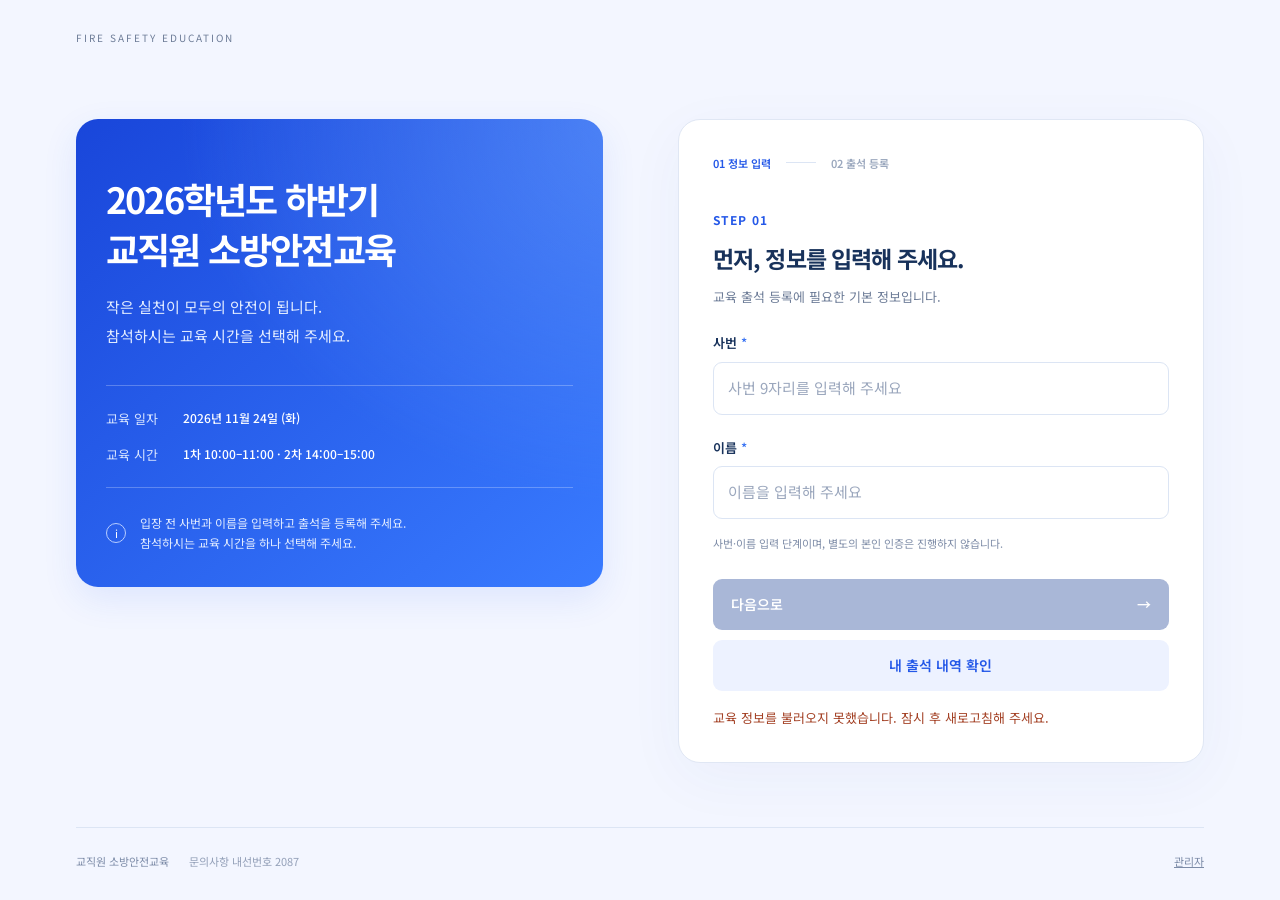
==== commit e6a8092d: "Use attendance registration wording for education entrance check-in" ====
--- a/site/index.html
+++ b/site/index.html
@@ -1,5 +1,5 @@
 <!doctype html>
-<html lang="ko"><head><meta charset="utf-8"><meta name="viewport" content="width=device-width,initial-scale=1"><meta name="referrer" content="no-referrer"><title>교직원 소방안전교육 · 참여 신청</title><style>@import url('https://fonts.googleapis.com/css2?family=Noto+Sans+KR:wght@400;500;600;700;800&display=swap');
+<html lang="ko"><head><meta charset="utf-8"><meta name="viewport" content="width=device-width,initial-scale=1"><meta name="referrer" content="no-referrer"><title>교직원 소방안전교육 · 출석 등록</title><style>@import url('https://fonts.googleapis.com/css2?family=Noto+Sans+KR:wght@400;500;600;700;800&display=swap');
 :root{--ink:#18325b;--muted:#6e7d98;--blue:#2458e8;--line:#dce5f4;--paper:#f3f6ff;--orange:#3671f3}*{box-sizing:border-box}body{margin:0;background:var(--paper);color:var(--ink);font-family:'Noto Sans KR',sans-serif;font-size:15px;line-height:1.65}button,input,select{font:inherit}button,a,input{touch-action:manipulation}a{color:inherit}.top{max-width:1200px;margin:auto;padding:30px 36px;display:flex;justify-content:space-between;align-items:center}.brand{text-decoration:none;font-weight:800;display:flex;gap:10px;align-items:center}.mark{background:var(--blue);color:white;width:34px;height:34px;display:inline-grid;place-items:center;border-radius:10px;font-size:23px}.top-label{font-size:10px;letter-spacing:2px;color:var(--muted)}.layout{max-width:1200px;margin:42px auto 64px;padding:0 36px;display:grid;grid-template-columns:1fr 1fr;gap:75px;align-items:start}.intro{padding-top:34px}.eyebrow{font-size:12px;letter-spacing:1.2px;font-weight:700;color:var(--blue)}h1{font-size:40px;line-height:1.4;letter-spacing:-1.8px;margin:20px 0}h2{font-size:23px;letter-spacing:-.8px;line-height:1.5;margin:10px 0}.lead{color:var(--muted);line-height:1.9;margin-bottom:35px}.event-meta{border-top:1px solid var(--line);border-bottom:1px solid var(--line);padding:22px 0;display:grid;gap:14px;font-size:13px}.event-meta div{display:flex;gap:22px}.event-meta span{color:var(--muted);min-width:55px}.event-meta strong{font-weight:500}.notice{display:flex;align-items:center;gap:14px;margin-top:25px}.notice p{font-size:12px;color:var(--muted);margin:0}.notice-icon{border:1px solid #a3b3d3;border-radius:50%;width:20px;height:20px;display:grid;place-items:center;font-size:11px;flex-shrink:0}.intro-bottom{margin-top:65px;color:#7b90af;font-size:12px}.card{border:1px solid #e0e7f4;background:#fff;border-radius:22px;padding:34px;box-shadow:0 15px 60px #2847990b;min-width:0}.steps{display:flex;gap:15px;align-items:center;margin-bottom:35px;font-size:11px;font-weight:600;color:#9ba8be}.steps i{height:1px;width:30px;background:var(--line)}.steps .active{color:var(--blue)}.muted{color:var(--muted);font-size:13px;margin:8px 0 25px}label,legend{display:block;font-size:13px;font-weight:600;margin:22px 0 8px}b{color:var(--orange);font-weight:500}input:not([type=radio]):not([type=checkbox]),select{width:100%;border:1px solid var(--line);border-radius:9px;padding:13px 14px;background:#fff;color:var(--ink);outline:none}input::placeholder{color:#9ba7bd}input:focus-visible,select:focus-visible{border-color:var(--blue);box-shadow:0 0 0 3px #2458e81a}button:focus-visible,a:focus-visible{outline:3px solid #3671f3;outline-offset:3px}.hint{font-size:11px;color:#7f8da8;line-height:1.8;margin:15px 0 25px}.primary,.secondary{border:0;border-radius:9px;cursor:pointer;padding:14px 18px;font-weight:600;font-size:14px;transition:background .15s}.primary{width:100%;background:var(--blue);color:#fff;display:flex;align-items:center;justify-content:space-between}.primary:hover{background:#1741b9}.primary:disabled{background:#a9b7d7;cursor:wait}.secondary{background:#edf2ff;color:var(--blue)}fieldset{border:0;margin:0;padding:0}legend{padding:0}.session{display:flex;gap:12px;padding:15px;border:1px solid var(--line);border-radius:10px;margin:10px 0;align-items:center;cursor:pointer;font-weight:500}.session:has(input:checked){border-color:var(--blue);background:#f0f5ff}.session input,.check input{accent-color:var(--blue);width:17px;height:17px;flex-shrink:0}.consent-box{background:#f4f7ff;padding:15px;border-radius:10px;font-size:11px;color:var(--muted);margin:25px 0}.consent-box p{margin:0;white-space:pre-line}.check{display:flex;gap:8px;align-items:flex-start;font-size:11px;margin-bottom:0;cursor:pointer}.actions{display:flex;gap:10px}.actions .secondary{min-width:74px}.message{font-size:13px;color:#a44226;margin:16px 0 0;white-space:pre-line}.message:empty{display:none}.banner{border-radius:8px;background:#fff3dc;color:#805e23;font-size:12px;padding:12px;margin-bottom:22px}.success{text-align:center;padding:20px 0}.checkmark{width:64px;height:64px;border-radius:50%;background:#eaf0ff;color:var(--blue);font-size:32px;display:grid;place-items:center;margin:0 auto 25px}.success dl{text-align:left;background:#f3f6fd;border-radius:12px;padding:20px;margin:25px 0}.success dl div{display:flex;gap:20px;font-size:12px;padding:7px 0}.success dt{color:var(--muted);min-width:60px}.success dd{margin:0;overflow-wrap:anywhere}footer{max-width:1128px;margin:0 auto;padding:24px 0;border-top:1px solid var(--line);display:flex;gap:20px;font-size:11px;color:#7d8ca8}footer a{margin-left:auto}footer span{opacity:.8}[hidden]{display:none!important}.admin-wrap{max-width:1100px;margin:35px auto;padding:0 24px}.admin-card{background:white;padding:28px;border:1px solid var(--line);border-radius:15px;margin:20px 0}.admin-head{display:flex;justify-content:space-between;gap:15px;align-items:center}.admin-actions{display:flex;gap:10px;flex-wrap:wrap}.admin-actions .primary{width:auto}.table-wrap{overflow:auto}table{width:100%;border-collapse:collapse;white-space:nowrap;font-size:13px}td,th{text-align:left;padding:13px;border-bottom:1px solid var(--line)}th{background:#edf3ff}.admin-grid{display:grid;grid-template-columns:1fr 1fr;gap:20px}.login{max-width:450px;margin:50px auto}.qr-box{text-align:center}.qr-box img{display:block;width:250px;max-width:100%;height:auto;margin:20px auto;image-rendering:pixelated}.small{font-size:12px;color:var(--muted)}@media(max-width:850px){.layout{gap:30px;padding:0 24px;margin-top:15px}h1{font-size:32px}.card{padding:25px}.top{padding:24px}.top-label{display:none}.event-meta div{display:block}.event-meta strong{display:block;margin-top:3px}footer{margin:0 24px}}@media(max-width:650px){.layout{grid-template-columns:1fr;gap:25px;margin-bottom:35px}.intro{padding-top:10px}h1{font-size:31px;margin:14px 0}.lead{font-size:14px;margin:10px 0 20px}.intro-bottom{display:none}.event-meta{padding:16px 0;gap:12px}.event-meta div{display:flex;gap:16px}.event-meta strong{margin:0}.notice{margin-top:18px}.card{border-radius:16px;padding:25px 22px}.steps{margin-bottom:28px}h2{font-size:21px}footer span{display:none}.admin-grid{grid-template-columns:1fr}.admin-head{align-items:flex-start;flex-direction:column}}
 
 /* 입학처 참고 화면의 파란색 팔레트 */
@@ -9,8 +9,8 @@
    .actions .primary{justify-content:center;gap:10px}
 </style></head>
 <body><header class="top"><span class="top-label">FIRE SAFETY EDUCATION</span></header>
-<main class="layout"><section class="intro"><h1 id="title">2026학년도 하반기<br>교직원 소방안전교육</h1><p class="lead">작은 실천이 모두의 안전이 됩니다.<br>참여하실 교육 시간을 선택해 주세요.</p><div class="event-meta"><div><span>교육 일자</span><strong id="date">2026년 11월 24일 (화)</strong></div><div><span>교육 시간</span><strong id="times">1차 10:00–11:00 · 2차 14:00–15:00</strong></div></div><div class="notice"><span class="notice-icon">i</span><p>사번과 이름을 입력한 뒤 신청할 수 있습니다.<br>한 분당 하나의 교육 시간을 선택해 주세요.</p></div></section>
-<section class="card" aria-label="교육 신청"><div id="banner" class="banner" hidden></div><div class="steps" id="steps"><span class="active" id="step1">01 정보 입력</span><i></i><span id="step2">02 참여 신청</span></div>
-<form id="identity"><span class="eyebrow">STEP 01</span><h2>먼저, 정보를 입력해 주세요.</h2><p class="muted">교육 신청에 필요한 기본 정보입니다.</p><label for="employee">사번 <b>*</b></label>   <input id="employee" name="employee" required maxlength="9" inputmode="numeric" autocomplete="off" placeholder="사번 9자리를 입력해 주세요"><label for="name">이름 <b>*</b></label><input id="name" name="name" required maxlength="50" autocomplete="name" placeholder="이름을 입력해 주세요"><p class="hint">사번·이름 입력 단계이며, 별도의 본인 인증은 진행하지 않습니다.</p><button class="primary" id="enter" type="submit" disabled>다음으로 <span>→</span></button><button class="secondary" id="lookup" type="button" style="width:100%;margin-top:10px">내 신청 내역 확인</button></form>
-<form id="registration" hidden><span class="eyebrow">STEP 02</span><h2><span id="greeting"></span>님, 반갑습니다.</h2><p class="muted">소속과 참여할 교육 시간을 선택해 주세요.</p><label for="department">소속 <b>*</b></label><input id="department" required maxlength="100" placeholder="예: 총무처 시설팀"><label for="email">이메일 <b>*</b></label><input id="email" type="email" required maxlength="254" autocomplete="email" placeholder="예: name@ajou.ac.kr"><fieldset><legend>참여 시간 <b>*</b></legend><div id="session-options"></div></fieldset><div class="consent-box"><p id="privacy"></p><label class="check"><input id="consent" type="checkbox" required><span>위 내용을 확인하고 정보 수집·이용에 동의합니다. <b>*</b></span></label></div><div class="actions"><button type="button" id="back" class="secondary">이전</button><button type="submit" class="primary" id="submit">신청 완료 <span>→</span></button></div></form>
-<section id="success" hidden class="success" tabindex="-1"><div class="checkmark">✓</div><span class="eyebrow">REGISTRATION COMPLETE</span><h2 id="success-title">신청이 완료되었습니다.</h2><p class="muted" id="success-description">선택하신 시간에 교육에 참여해 주세요.</p><dl><div><dt>신청자</dt><dd id="receipt-name"></dd></div><div><dt>교육 일자</dt><dd id="receipt-date"></dd></div><div><dt>참여 시간</dt><dd id="receipt-session"></dd></div><div><dt>신청 일시</dt><dd id="receipt-time"></dd></div></dl><p class="hint">신청은 교육 참석 확인과 별개입니다.</p><button id="reset" class="secondary" type="button">처음으로</button></section><p id="message" class="message" role="status" aria-live="polite"></p></section></main><footer>교직원 소방안전교육 <span>문의사항 내선번호 2087</span><a href="https://leg2900-arch.github.io/fire-safety/admin.html">관리자</a></footer><script src="config.js?v=direct-1"></script><script src="app.js?v=direct-1"></script></body></html>
+<main class="layout"><section class="intro"><h1 id="title">2026학년도 하반기<br>교직원 소방안전교육</h1><p class="lead">작은 실천이 모두의 안전이 됩니다.<br>참석하시는 교육 시간을 선택해 주세요.</p><div class="event-meta"><div><span>교육 일자</span><strong id="date">2026년 11월 24일 (화)</strong></div><div><span>교육 시간</span><strong id="times">1차 10:00–11:00 · 2차 14:00–15:00</strong></div></div><div class="notice"><span class="notice-icon">i</span><p>입장 전 사번과 이름을 입력하고 출석을 등록해 주세요.<br>참석하시는 교육 시간을 하나 선택해 주세요.</p></div></section>
+<section class="card" aria-label="교육 출석 등록"><div id="banner" class="banner" hidden></div><div class="steps" id="steps"><span class="active" id="step1">01 정보 입력</span><i></i><span id="step2">02 출석 등록</span></div>
+<form id="identity"><span class="eyebrow">STEP 01</span><h2>먼저, 정보를 입력해 주세요.</h2><p class="muted">교육 출석 등록에 필요한 기본 정보입니다.</p><label for="employee">사번 <b>*</b></label>   <input id="employee" name="employee" required maxlength="9" inputmode="numeric" autocomplete="off" placeholder="사번 9자리를 입력해 주세요"><label for="name">이름 <b>*</b></label><input id="name" name="name" required maxlength="50" autocomplete="name" placeholder="이름을 입력해 주세요"><p class="hint">사번·이름 입력 단계이며, 별도의 본인 인증은 진행하지 않습니다.</p><button class="primary" id="enter" type="submit" disabled>다음으로 <span>→</span></button><button class="secondary" id="lookup" type="button" style="width:100%;margin-top:10px">내 출석 내역 확인</button></form>
+<form id="registration" hidden><span class="eyebrow">STEP 02</span><h2><span id="greeting"></span>님, 반갑습니다.</h2><p class="muted">소속과 참석하시는 교육 시간을 입력해 주세요.</p><label for="department">소속 <b>*</b></label><input id="department" required maxlength="100" placeholder="예: 총무처 시설팀"><label for="email">이메일 <b>*</b></label><input id="email" type="email" required maxlength="254" autocomplete="email" placeholder="예: name@ajou.ac.kr"><fieldset><legend>교육 시간 <b>*</b></legend><div id="session-options"></div></fieldset><div class="consent-box"><p id="privacy"></p><label class="check"><input id="consent" type="checkbox" required><span>위 내용을 확인하고 정보 수집·이용에 동의합니다. <b>*</b></span></label></div><div class="actions"><button type="button" id="back" class="secondary">이전</button><button type="submit" class="primary" id="submit">출석 등록하기 <span>→</span></button></div></form>
+<section id="success" hidden class="success" tabindex="-1"><div class="checkmark">✓</div><span class="eyebrow">ATTENDANCE RECORDED</span><h2 id="success-title">출석이 등록되었습니다.</h2><p class="muted" id="success-description">교육장으로 입장해 주세요.</p><dl><div><dt>참석자</dt><dd id="receipt-name"></dd></div><div><dt>교육 일자</dt><dd id="receipt-date"></dd></div><div><dt>교육 시간</dt><dd id="receipt-session"></dd></div><div><dt>출석 등록 일시</dt><dd id="receipt-time"></dd></div></dl><p class="hint">등록하신 교육 시간과 장소를 확인해 주세요.</p><button id="reset" class="secondary" type="button">처음으로</button></section><p id="message" class="message" role="status" aria-live="polite"></p></section></main><footer>교직원 소방안전교육 <span>문의사항 내선번호 2087</span><a href="https://leg2900-arch.github.io/fire-safety/admin.html">관리자</a></footer><script src="config.js?v=direct-1"></script><script src="app.js?v=attendance-1"></script></body></html>
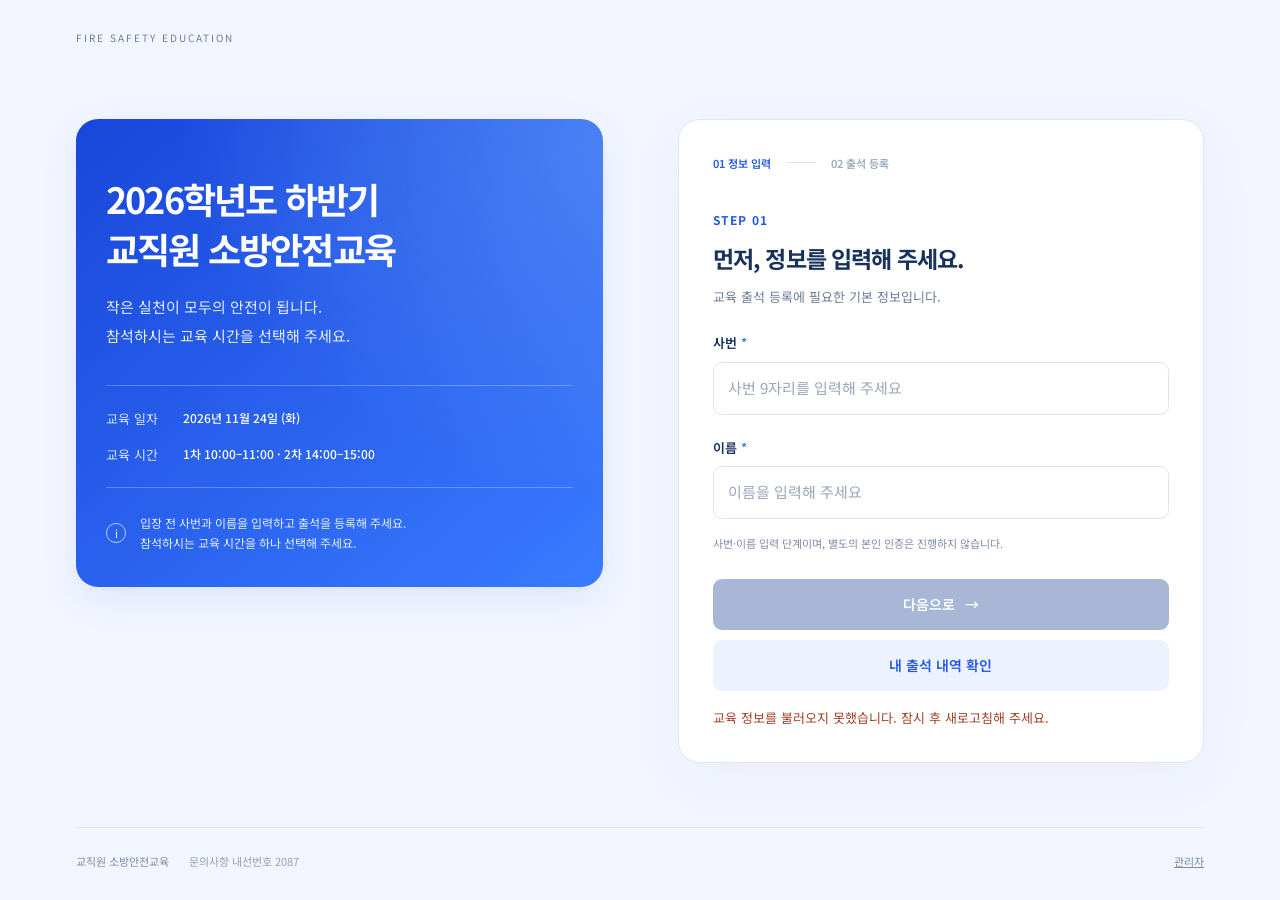
==== commit 09cea7bd: "Center the next-step button label and arrow" ====
--- a/site/index.html
+++ b/site/index.html
@@ -6,7 +6,7 @@
 .intro{position:relative;background:radial-gradient(ellipse at 110% 0%,#70a4ff88,transparent 58%),linear-gradient(140deg,#1946da,#397bff);color:white;border-radius:22px;padding:34px 30px;overflow:hidden;box-shadow:0 12px 35px #2458e81a}.intro .eyebrow{display:inline-block;background:#ffffffec;color:#2458e8;padding:4px 10px;border-radius:20px;font-size:11px}.intro .lead,.intro .notice p,.intro .intro-bottom{color:#e2ecff}.intro .event-meta{border-color:#ffffff40}.intro .event-meta span{color:#d6e3ff}.intro .notice-icon{border-color:#b7cdff;color:white}.intro .intro-bottom{margin-top:38px}.intro h1{font-size:36px}.intro .event-meta strong{font-size:12px}.mark{background:linear-gradient(135deg,#1946da,#397bff)}@media(max-width:850px){.intro{padding:28px 24px}.intro h1{font-size:30px}}@media(max-width:650px){.intro{padding:27px 22px;border-radius:18px}.intro h1{font-size:29px}.intro .event-meta div{display:block}.intro .event-meta strong{margin-top:3px;display:block}.intro .intro-bottom{display:none}}
    fieldset{margin-top:22px}legend{margin-top:0}
    #title{white-space:pre-line}
-   .actions .primary{justify-content:center;gap:10px}
+   .actions .primary,#enter{justify-content:center;gap:10px}
 </style></head>
 <body><header class="top"><span class="top-label">FIRE SAFETY EDUCATION</span></header>
 <main class="layout"><section class="intro"><h1 id="title">2026학년도 하반기<br>교직원 소방안전교육</h1><p class="lead">작은 실천이 모두의 안전이 됩니다.<br>참석하시는 교육 시간을 선택해 주세요.</p><div class="event-meta"><div><span>교육 일자</span><strong id="date">2026년 11월 24일 (화)</strong></div><div><span>교육 시간</span><strong id="times">1차 10:00–11:00 · 2차 14:00–15:00</strong></div></div><div class="notice"><span class="notice-icon">i</span><p>입장 전 사번과 이름을 입력하고 출석을 등록해 주세요.<br>참석하시는 교육 시간을 하나 선택해 주세요.</p></div></section>
